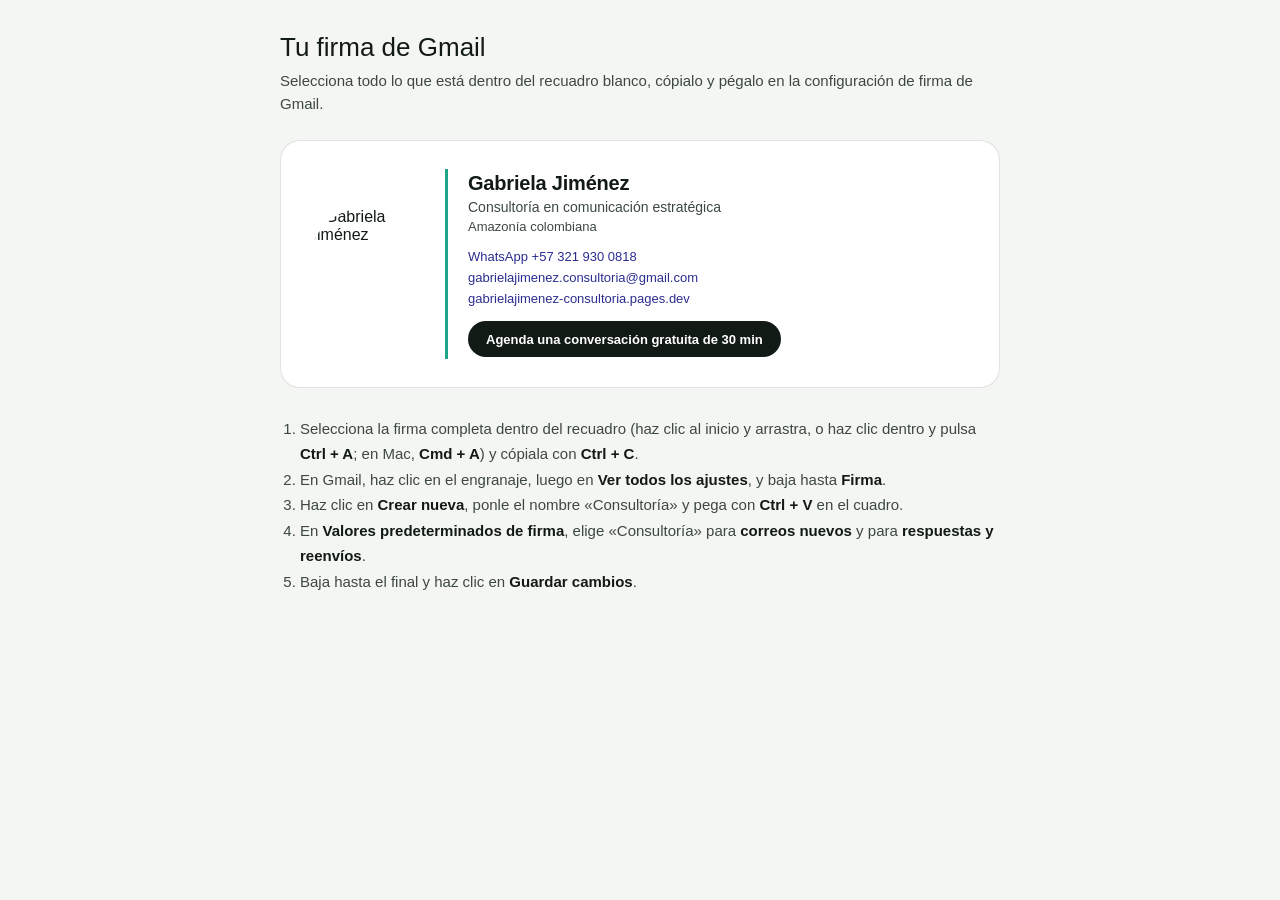
==== site/firma/index.html @ 5206fcd5 "Agrega firma de correo y generador de logos Co-Authored-By: Claude Sonnet 5.5 <noreply@anthropic.com" ====
<!doctype html>
<html lang="es">
<head>
<meta charset="utf-8">
<meta name="viewport" content="width=device-width, initial-scale=1">
<meta name="robots" content="noindex, nofollow">
<title>Firma de correo · Gabriela Jiménez</title>
<style>
  body{margin:0;font-family:Arial,Helvetica,sans-serif;background:#F4F6F3;color:#121A16}
  .caja{max-width:720px;margin:0 auto;padding:32px 16px 64px}
  h1{font-weight:400;font-size:26px;margin:0 0 6px}
  p.ayuda{margin:0 0 24px;color:#3D4842;line-height:1.55;font-size:15px}
  .lienzo{background:#fff;border:1px solid rgba(18,26,22,.12);border-radius:20px;padding:28px;overflow-x:auto}
  .pasos{margin:28px 0 0;padding-left:20px;line-height:1.7;font-size:15px;color:#3D4842}
  .pasos b{color:#121A16;font-weight:600}
</style>
</head>
<body>
<div class="caja">
  <h1>Tu firma de Gmail</h1>
  <p class="ayuda">Selecciona todo lo que está dentro del recuadro blanco, cópialo y pégalo en la configuración de firma de Gmail.</p>
  <div class="lienzo" id="firma-copiable">
<!-- INICIO DE LA FIRMA -->
<table cellpadding="0" cellspacing="0" border="0" role="presentation" style="font-family:Arial,Helvetica,sans-serif;color:#121A16;border-collapse:collapse;">
  <tr>
    <td valign="middle" style="padding:0 20px 0 0;width:116px;">
      <img src="https://gabrielajimenez-consultoria.pages.dev/firma/foto-firma.png" width="112" height="112" alt="Gabriela Jiménez" style="display:block;width:112px;height:112px;border:0;border-radius:56px;">
    </td>
    <td valign="middle" style="padding:2px 0 2px 20px;border-left:3px solid #1FA38A;">
      <div style="font-size:20px;line-height:24px;font-weight:bold;color:#121A16;letter-spacing:-0.2px;">Gabriela Jiménez</div>
      <div style="font-size:14px;line-height:20px;color:#3D4842;padding-top:2px;">Consultoría en comunicación estratégica</div>
      <div style="font-size:13px;line-height:19px;color:#3D4842;">Amazonía colombiana</div>
      <div style="font-size:13px;line-height:21px;padding-top:10px;color:#3D4842;">
        <a href="https://wa.me/573219300818" style="color:#2B2D8F;text-decoration:none;">WhatsApp +57 321 930 0818</a><br>
        <a href="mailto:gabrielajimenez.consultoria@gmail.com" style="color:#2B2D8F;text-decoration:none;">gabrielajimenez.consultoria@gmail.com</a><br>
        <a href="https://gabrielajimenez-consultoria.pages.dev/" style="color:#2B2D8F;text-decoration:none;">gabrielajimenez-consultoria.pages.dev</a>
      </div>
      <table cellpadding="0" cellspacing="0" border="0" role="presentation" style="margin-top:12px;border-collapse:separate;">
        <tr><td bgcolor="#121A16" style="background-color:#121A16;border-radius:20px;padding:9px 18px;">
          <a href="https://calendar.app.google/MA7J7cr6MwokBeuJ8" style="font-family:Arial,Helvetica,sans-serif;font-size:13px;line-height:16px;font-weight:bold;color:#ffffff;text-decoration:none;display:inline-block;">Agenda una conversación gratuita de 30 min</a>
        </td></tr>
      </table>
    </td>
  </tr>
</table>
<!-- FIN DE LA FIRMA -->
  </div>
  <ol class="pasos">
    <li>Selecciona la firma completa dentro del recuadro (haz clic al inicio y arrastra, o haz clic dentro y pulsa <b>Ctrl + A</b>; en Mac, <b>Cmd + A</b>) y cópiala con <b>Ctrl + C</b>.</li>
    <li>En Gmail, haz clic en el engranaje, luego en <b>Ver todos los ajustes</b>, y baja hasta <b>Firma</b>.</li>
    <li>Haz clic en <b>Crear nueva</b>, ponle el nombre «Consultoría» y pega con <b>Ctrl + V</b> en el cuadro.</li>
    <li>En <b>Valores predeterminados de firma</b>, elige «Consultoría» para <b>correos nuevos</b> y para <b>respuestas y reenvíos</b>.</li>
    <li>Baja hasta el final y haz clic en <b>Guardar cambios</b>.</li>
  </ol>
</div>
</body>
</html>
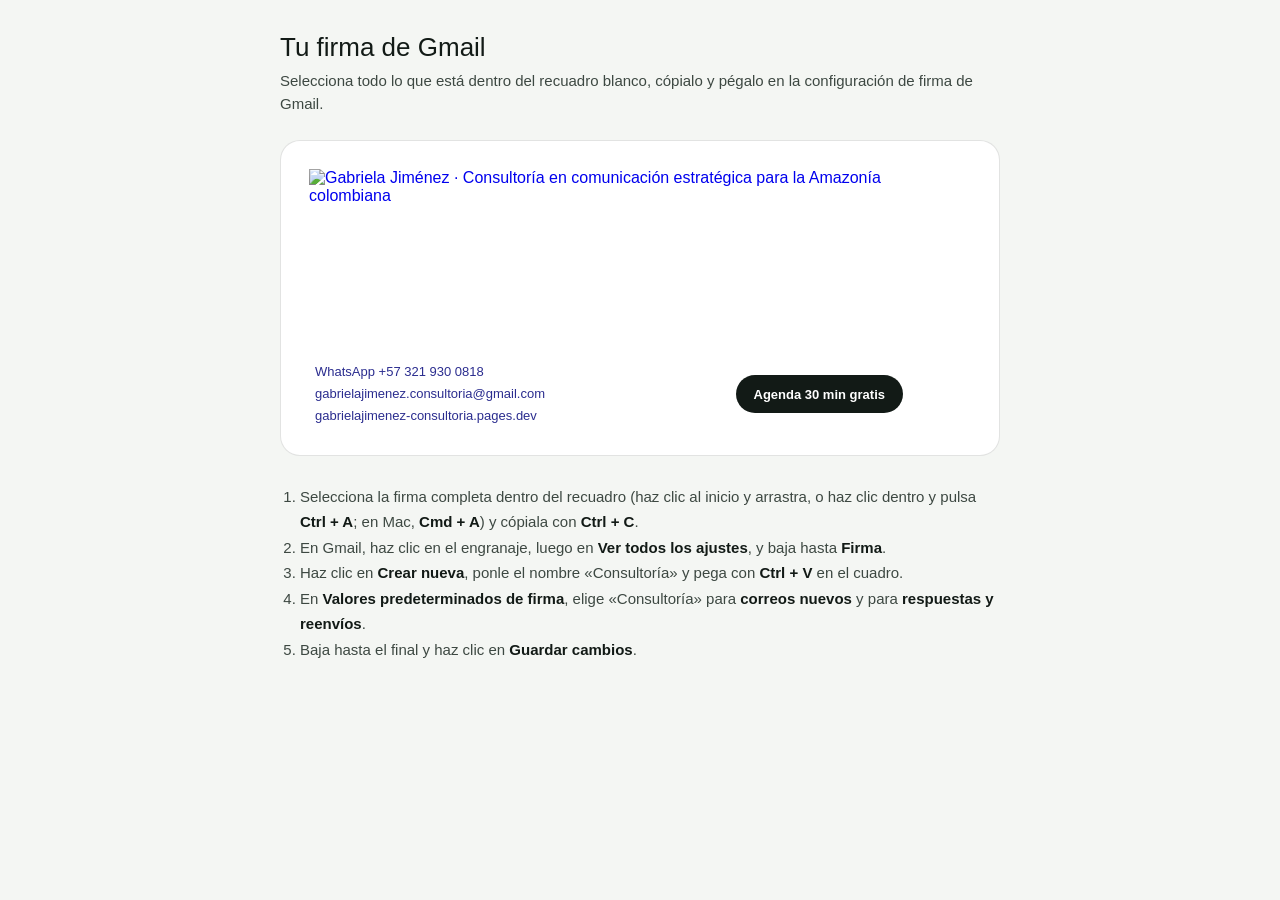
==== commit f4ed2165: "Firma de correo con franja ilustrada Co-Authored-By: Claude Sonnet 5.5 <noreply@anthropic.com> Claud" ====
--- a/site/firma/index.html
+++ b/site/firma/index.html
@@ -21,25 +21,20 @@
   <p class="ayuda">Selecciona todo lo que está dentro del recuadro blanco, cópialo y pégalo en la configuración de firma de Gmail.</p>
   <div class="lienzo" id="firma-copiable">
 <!-- INICIO DE LA FIRMA -->
-<table cellpadding="0" cellspacing="0" border="0" role="presentation" style="font-family:Arial,Helvetica,sans-serif;color:#121A16;border-collapse:collapse;">
+<table cellpadding="0" cellspacing="0" border="0" role="presentation" style="font-family:Arial,Helvetica,sans-serif;color:#121A16;border-collapse:collapse;width:600px;">
+  <tr><td colspan="2" style="padding:0;">
+    <a href="https://gabrielajimenez-consultoria.pages.dev/" style="text-decoration:none;"><img src="https://gabrielajimenez-consultoria.pages.dev/firma/firma-banner.png" width="600" height="180" alt="Gabriela Jiménez · Consultoría en comunicación estratégica para la Amazonía colombiana" style="display:block;width:600px;height:180px;border:0;"></a>
+  </td></tr>
   <tr>
-    <td valign="middle" style="padding:0 20px 0 0;width:116px;">
-      <img src="https://gabrielajimenez-consultoria.pages.dev/firma/foto-firma.png" width="112" height="112" alt="Gabriela Jiménez" style="display:block;width:112px;height:112px;border:0;border-radius:56px;">
+    <td valign="middle" style="padding:12px 0 0 6px;font-size:13px;line-height:22px;color:#3D4842;">
+      <a href="https://wa.me/573219300818" style="color:#2B2D8F;text-decoration:none;">WhatsApp +57 321 930 0818</a><br>
+      <a href="mailto:gabrielajimenez.consultoria@gmail.com" style="color:#2B2D8F;text-decoration:none;">gabrielajimenez.consultoria@gmail.com</a><br>
+      <a href="https://gabrielajimenez-consultoria.pages.dev/" style="color:#2B2D8F;text-decoration:none;">gabrielajimenez-consultoria.pages.dev</a>
     </td>
-    <td valign="middle" style="padding:2px 0 2px 20px;border-left:3px solid #1FA38A;">
-      <div style="font-size:20px;line-height:24px;font-weight:bold;color:#121A16;letter-spacing:-0.2px;">Gabriela Jiménez</div>
-      <div style="font-size:14px;line-height:20px;color:#3D4842;padding-top:2px;">Consultoría en comunicación estratégica</div>
-      <div style="font-size:13px;line-height:19px;color:#3D4842;">Amazonía colombiana</div>
-      <div style="font-size:13px;line-height:21px;padding-top:10px;color:#3D4842;">
-        <a href="https://wa.me/573219300818" style="color:#2B2D8F;text-decoration:none;">WhatsApp +57 321 930 0818</a><br>
-        <a href="mailto:gabrielajimenez.consultoria@gmail.com" style="color:#2B2D8F;text-decoration:none;">gabrielajimenez.consultoria@gmail.com</a><br>
-        <a href="https://gabrielajimenez-consultoria.pages.dev/" style="color:#2B2D8F;text-decoration:none;">gabrielajimenez-consultoria.pages.dev</a>
-      </div>
-      <table cellpadding="0" cellspacing="0" border="0" role="presentation" style="margin-top:12px;border-collapse:separate;">
-        <tr><td bgcolor="#121A16" style="background-color:#121A16;border-radius:20px;padding:9px 18px;">
-          <a href="https://calendar.app.google/MA7J7cr6MwokBeuJ8" style="font-family:Arial,Helvetica,sans-serif;font-size:13px;line-height:16px;font-weight:bold;color:#ffffff;text-decoration:none;display:inline-block;">Agenda una conversación gratuita de 30 min</a>
-        </td></tr>
-      </table>
+    <td valign="middle" align="right" style="padding:12px 6px 0 0;">
+      <table cellpadding="0" cellspacing="0" border="0" role="presentation" style="border-collapse:separate;"><tr><td bgcolor="#121A16" style="background-color:#121A16;border-radius:20px;padding:10px 18px;">
+        <a href="https://calendar.app.google/MA7J7cr6MwokBeuJ8" style="font-family:Arial,Helvetica,sans-serif;font-size:13px;line-height:16px;font-weight:bold;color:#ffffff;text-decoration:none;display:inline-block;">Agenda 30 min gratis</a>
+      </td></tr></table>
     </td>
   </tr>
 </table>
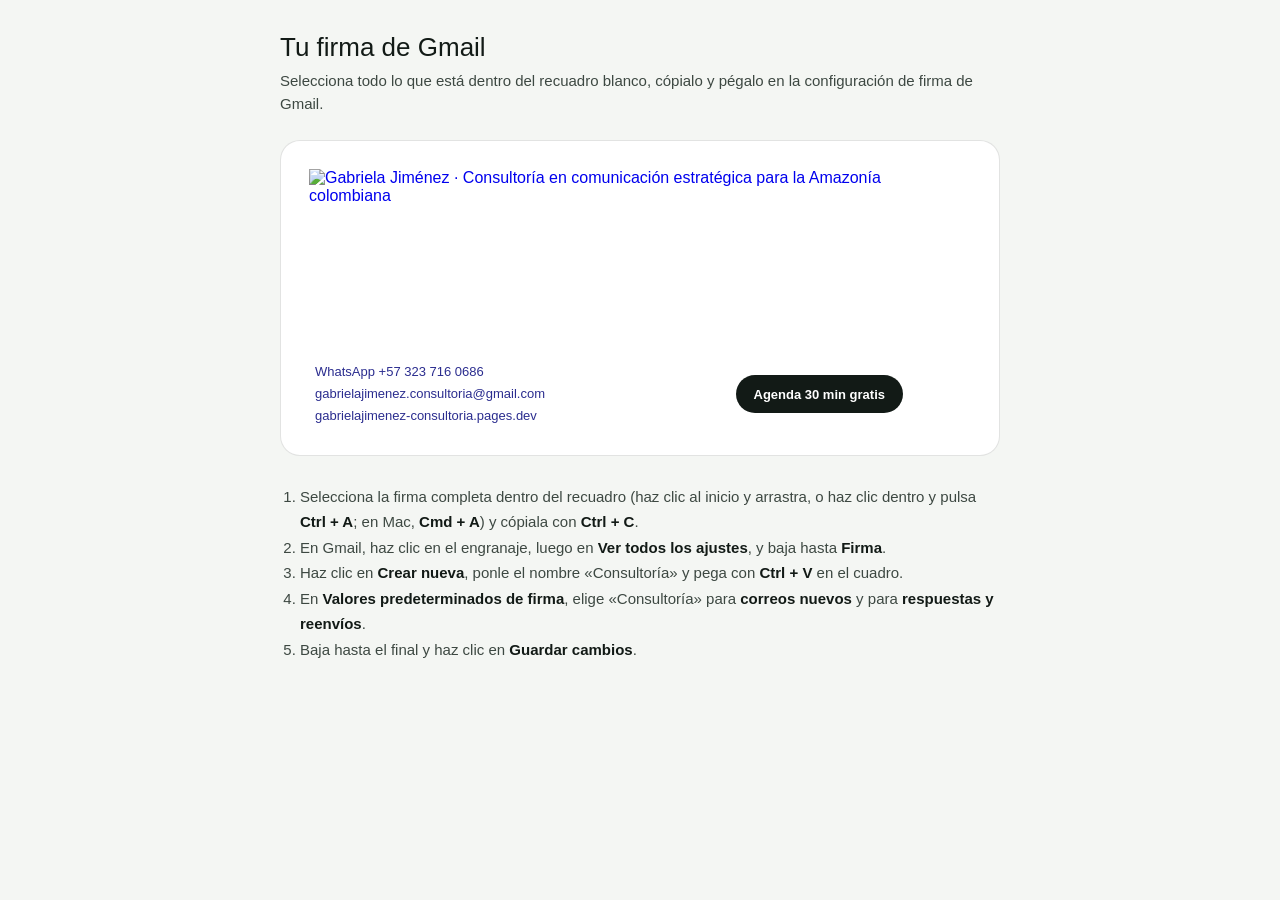
==== commit 9414e9e1: "Nuevo numero de WhatsApp, cifras actualizadas, hero mas liviano y boton volver arriba - WhatsApp +57" ====
--- a/site/firma/index.html
+++ b/site/firma/index.html
@@ -27,7 +27,7 @@
   </td></tr>
   <tr>
     <td valign="middle" style="padding:12px 0 0 6px;font-size:13px;line-height:22px;color:#3D4842;">
-      <a href="https://wa.me/573219300818" style="color:#2B2D8F;text-decoration:none;">WhatsApp +57 321 930 0818</a><br>
+      <a href="https://wa.me/573237160686" style="color:#2B2D8F;text-decoration:none;">WhatsApp +57 323 716 0686</a><br>
       <a href="mailto:gabrielajimenez.consultoria@gmail.com" style="color:#2B2D8F;text-decoration:none;">gabrielajimenez.consultoria@gmail.com</a><br>
       <a href="https://gabrielajimenez-consultoria.pages.dev/" style="color:#2B2D8F;text-decoration:none;">gabrielajimenez-consultoria.pages.dev</a>
     </td>
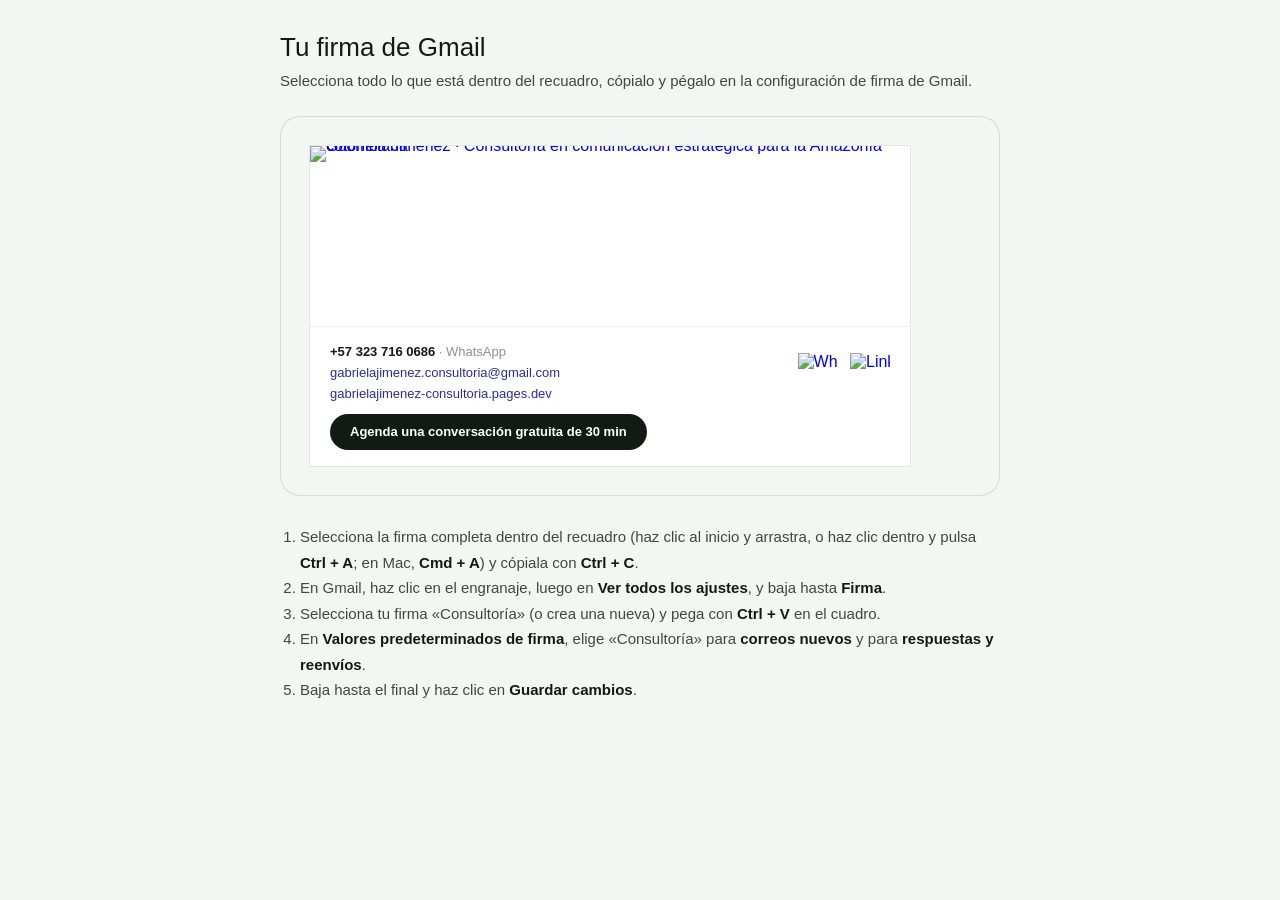
==== commit 358aa98f: "Firma de correo: un solo bloque con botones de WhatsApp y LinkedIn Co-Authored-By: Claude Opus 4.8 <" ====
--- a/site/firma/index.html
+++ b/site/firma/index.html
@@ -10,7 +10,7 @@
   .caja{max-width:720px;margin:0 auto;padding:32px 16px 64px}
   h1{font-weight:400;font-size:26px;margin:0 0 6px}
   p.ayuda{margin:0 0 24px;color:#3D4842;line-height:1.55;font-size:15px}
-  .lienzo{background:#fff;border:1px solid rgba(18,26,22,.12);border-radius:20px;padding:28px;overflow-x:auto}
+  .lienzo{background:#F4F6F3;border:1px solid rgba(18,26,22,.12);border-radius:20px;padding:28px;overflow-x:auto}
   .pasos{margin:28px 0 0;padding-left:20px;line-height:1.7;font-size:15px;color:#3D4842}
   .pasos b{color:#121A16;font-weight:600}
 </style>
@@ -18,22 +18,36 @@
 <body>
 <div class="caja">
   <h1>Tu firma de Gmail</h1>
-  <p class="ayuda">Selecciona todo lo que está dentro del recuadro blanco, cópialo y pégalo en la configuración de firma de Gmail.</p>
+  <p class="ayuda">Selecciona todo lo que está dentro del recuadro, cópialo y pégalo en la configuración de firma de Gmail.</p>
   <div class="lienzo" id="firma-copiable">
 <!-- INICIO DE LA FIRMA -->
-<table cellpadding="0" cellspacing="0" border="0" role="presentation" style="font-family:Arial,Helvetica,sans-serif;color:#121A16;border-collapse:collapse;width:600px;">
-  <tr><td colspan="2" style="padding:0;">
-    <a href="https://gabrielajimenez-consultoria.pages.dev/" style="text-decoration:none;"><img src="https://gabrielajimenez-consultoria.pages.dev/firma/firma-banner.png" width="600" height="180" alt="Gabriela Jiménez · Consultoría en comunicación estratégica para la Amazonía colombiana" style="display:block;width:600px;height:180px;border:0;"></a>
-  </td></tr>
+<table cellpadding="0" cellspacing="0" border="0" role="presentation" style="width:600px;max-width:600px;background:#ffffff;border:1px solid #E4E8E3;border-collapse:separate;font-family:Arial,Helvetica,sans-serif;color:#121A16;">
   <tr>
-    <td valign="middle" style="padding:12px 0 0 6px;font-size:13px;line-height:22px;color:#3D4842;">
-      <a href="https://wa.me/573237160686" style="color:#2B2D8F;text-decoration:none;">WhatsApp +57 323 716 0686</a><br>
-      <a href="mailto:gabrielajimenez.consultoria@gmail.com" style="color:#2B2D8F;text-decoration:none;">gabrielajimenez.consultoria@gmail.com</a><br>
-      <a href="https://gabrielajimenez-consultoria.pages.dev/" style="color:#2B2D8F;text-decoration:none;">gabrielajimenez-consultoria.pages.dev</a>
+    <td style="padding:0;line-height:0;">
+      <a href="https://gabrielajimenez-consultoria.pages.dev/" style="text-decoration:none;"><img src="https://gabrielajimenez-consultoria.pages.dev/firma/firma-banner.png" width="600" height="180" alt="Gabriela Jiménez · Consultoría en comunicación estratégica para la Amazonía colombiana" style="display:block;width:600px;height:180px;border:0;"></a>
     </td>
-    <td valign="middle" align="right" style="padding:12px 6px 0 0;">
-      <table cellpadding="0" cellspacing="0" border="0" role="presentation" style="border-collapse:separate;"><tr><td bgcolor="#121A16" style="background-color:#121A16;border-radius:20px;padding:10px 18px;">
-        <a href="https://calendar.app.google/MA7J7cr6MwokBeuJ8" style="font-family:Arial,Helvetica,sans-serif;font-size:13px;line-height:16px;font-weight:bold;color:#ffffff;text-decoration:none;display:inline-block;">Agenda 30 min gratis</a>
+  </tr>
+  <tr>
+    <td style="padding:14px 20px 10px;border-top:1px solid #EDEFEC;">
+      <table cellpadding="0" cellspacing="0" border="0" role="presentation" style="width:100%;border-collapse:collapse;">
+        <tr>
+          <td valign="middle" style="font-family:Arial,Helvetica,sans-serif;font-size:13px;line-height:21px;color:#3D4842;">
+            <a href="https://wa.me/573237160686" style="color:#121A16;text-decoration:none;font-weight:bold;">+57&nbsp;323&nbsp;716&nbsp;0686</a><span style="color:#8A938D;">&nbsp;·&nbsp;WhatsApp</span><br>
+            <a href="mailto:gabrielajimenez.consultoria@gmail.com" style="color:#2B2D8F;text-decoration:none;">gabrielajimenez.consultoria@gmail.com</a><br>
+            <a href="https://gabrielajimenez-consultoria.pages.dev/" style="color:#2B2D8F;text-decoration:none;">gabrielajimenez-consultoria.pages.dev</a>
+          </td>
+          <td valign="middle" align="right" style="white-space:nowrap;">
+            <a href="https://wa.me/573237160686" style="text-decoration:none;" title="Escríbeme por WhatsApp"><img src="https://gabrielajimenez-consultoria.pages.dev/firma/ic-whatsapp.png" width="40" height="40" alt="WhatsApp" style="display:inline-block;border:0;vertical-align:middle;"></a>
+            <a href="https://www.linkedin.com/in/gabriela-amaya-jim%C3%A9nez-b099381ba" style="text-decoration:none;margin-left:8px;" title="Mi perfil de LinkedIn"><img src="https://gabrielajimenez-consultoria.pages.dev/firma/ic-linkedin.png" width="40" height="40" alt="LinkedIn" style="display:inline-block;border:0;vertical-align:middle;"></a>
+          </td>
+        </tr>
+      </table>
+    </td>
+  </tr>
+  <tr>
+    <td style="padding:0 20px 16px;">
+      <table cellpadding="0" cellspacing="0" border="0" role="presentation" style="border-collapse:separate;"><tr><td bgcolor="#121A16" style="background-color:#121A16;border-radius:20px;">
+        <a href="https://calendar.app.google/MA7J7cr6MwokBeuJ8" style="display:inline-block;padding:10px 20px;font-family:Arial,Helvetica,sans-serif;font-size:13px;line-height:16px;font-weight:bold;color:#ffffff;text-decoration:none;">Agenda una conversación gratuita de 30 min</a>
       </td></tr></table>
     </td>
   </tr>
@@ -43,7 +57,7 @@
   <ol class="pasos">
     <li>Selecciona la firma completa dentro del recuadro (haz clic al inicio y arrastra, o haz clic dentro y pulsa <b>Ctrl + A</b>; en Mac, <b>Cmd + A</b>) y cópiala con <b>Ctrl + C</b>.</li>
     <li>En Gmail, haz clic en el engranaje, luego en <b>Ver todos los ajustes</b>, y baja hasta <b>Firma</b>.</li>
-    <li>Haz clic en <b>Crear nueva</b>, ponle el nombre «Consultoría» y pega con <b>Ctrl + V</b> en el cuadro.</li>
+    <li>Selecciona tu firma «Consultoría» (o crea una nueva) y pega con <b>Ctrl + V</b> en el cuadro.</li>
     <li>En <b>Valores predeterminados de firma</b>, elige «Consultoría» para <b>correos nuevos</b> y para <b>respuestas y reenvíos</b>.</li>
     <li>Baja hasta el final y haz clic en <b>Guardar cambios</b>.</li>
   </ol>
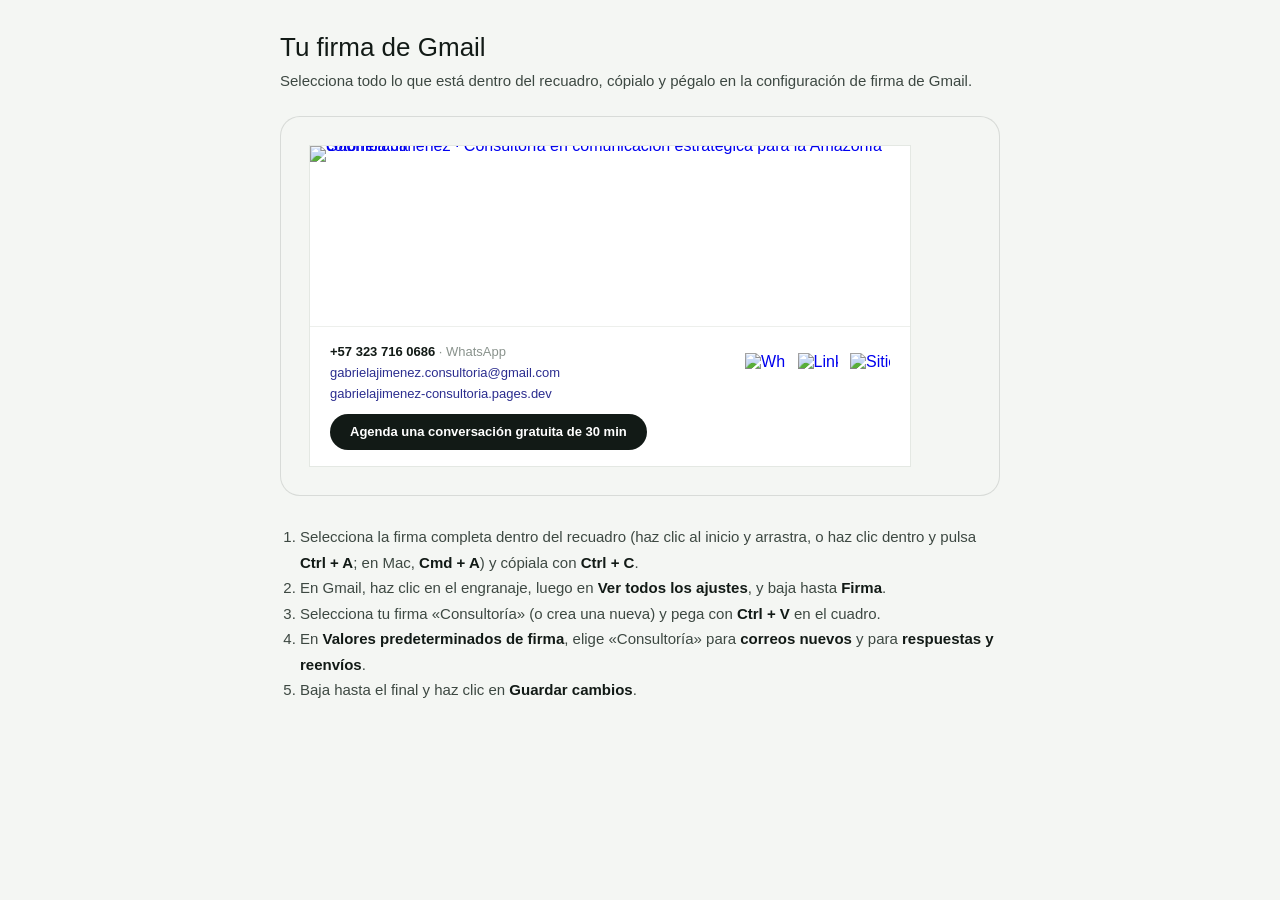
==== commit 51a30c78: "Firma: quita la frase final del banner, usa el logo oficial de WhatsApp y añade botón de sitio web C" ====
--- a/site/firma/index.html
+++ b/site/firma/index.html
@@ -24,7 +24,7 @@
 <table cellpadding="0" cellspacing="0" border="0" role="presentation" style="width:600px;max-width:600px;background:#ffffff;border:1px solid #E4E8E3;border-collapse:separate;font-family:Arial,Helvetica,sans-serif;color:#121A16;">
   <tr>
     <td style="padding:0;line-height:0;">
-      <a href="https://gabrielajimenez-consultoria.pages.dev/" style="text-decoration:none;"><img src="https://gabrielajimenez-consultoria.pages.dev/firma/firma-banner.png" width="600" height="180" alt="Gabriela Jiménez · Consultoría en comunicación estratégica para la Amazonía colombiana" style="display:block;width:600px;height:180px;border:0;"></a>
+      <a href="https://gabrielajimenez-consultoria.pages.dev/" style="text-decoration:none;"><img src="https://gabrielajimenez-consultoria.pages.dev/firma/firma-banner.png?v=202610221210" width="600" height="180" alt="Gabriela Jiménez · Consultoría en comunicación estratégica para la Amazonía colombiana" style="display:block;width:600px;height:180px;border:0;"></a>
     </td>
   </tr>
   <tr>
@@ -37,8 +37,9 @@
             <a href="https://gabrielajimenez-consultoria.pages.dev/" style="color:#2B2D8F;text-decoration:none;">gabrielajimenez-consultoria.pages.dev</a>
           </td>
           <td valign="middle" align="right" style="white-space:nowrap;">
-            <a href="https://wa.me/573237160686" style="text-decoration:none;" title="Escríbeme por WhatsApp"><img src="https://gabrielajimenez-consultoria.pages.dev/firma/ic-whatsapp.png" width="40" height="40" alt="WhatsApp" style="display:inline-block;border:0;vertical-align:middle;"></a>
-            <a href="https://www.linkedin.com/in/gabriela-amaya-jim%C3%A9nez-b099381ba" style="text-decoration:none;margin-left:8px;" title="Mi perfil de LinkedIn"><img src="https://gabrielajimenez-consultoria.pages.dev/firma/ic-linkedin.png" width="40" height="40" alt="LinkedIn" style="display:inline-block;border:0;vertical-align:middle;"></a>
+            <a href="https://wa.me/573237160686" style="text-decoration:none;" title="Escríbeme por WhatsApp"><img src="https://gabrielajimenez-consultoria.pages.dev/firma/ic-whatsapp.png?v=202610221210" width="40" height="40" alt="WhatsApp" style="display:inline-block;border:0;vertical-align:middle;"></a>
+            <a href="https://www.linkedin.com/in/gabriela-amaya-jim%C3%A9nez-b099381ba" style="text-decoration:none;margin-left:8px;" title="Mi perfil de LinkedIn"><img src="https://gabrielajimenez-consultoria.pages.dev/firma/ic-linkedin.png?v=202610221210" width="40" height="40" alt="LinkedIn" style="display:inline-block;border:0;vertical-align:middle;"></a>
+            <a href="https://gabrielajimenez-consultoria.pages.dev/" style="text-decoration:none;margin-left:8px;" title="Visitar mi web"><img src="https://gabrielajimenez-consultoria.pages.dev/firma/ic-web.png?v=202610221210" width="40" height="40" alt="Sitio web" style="display:inline-block;border:0;vertical-align:middle;"></a>
           </td>
         </tr>
       </table>
